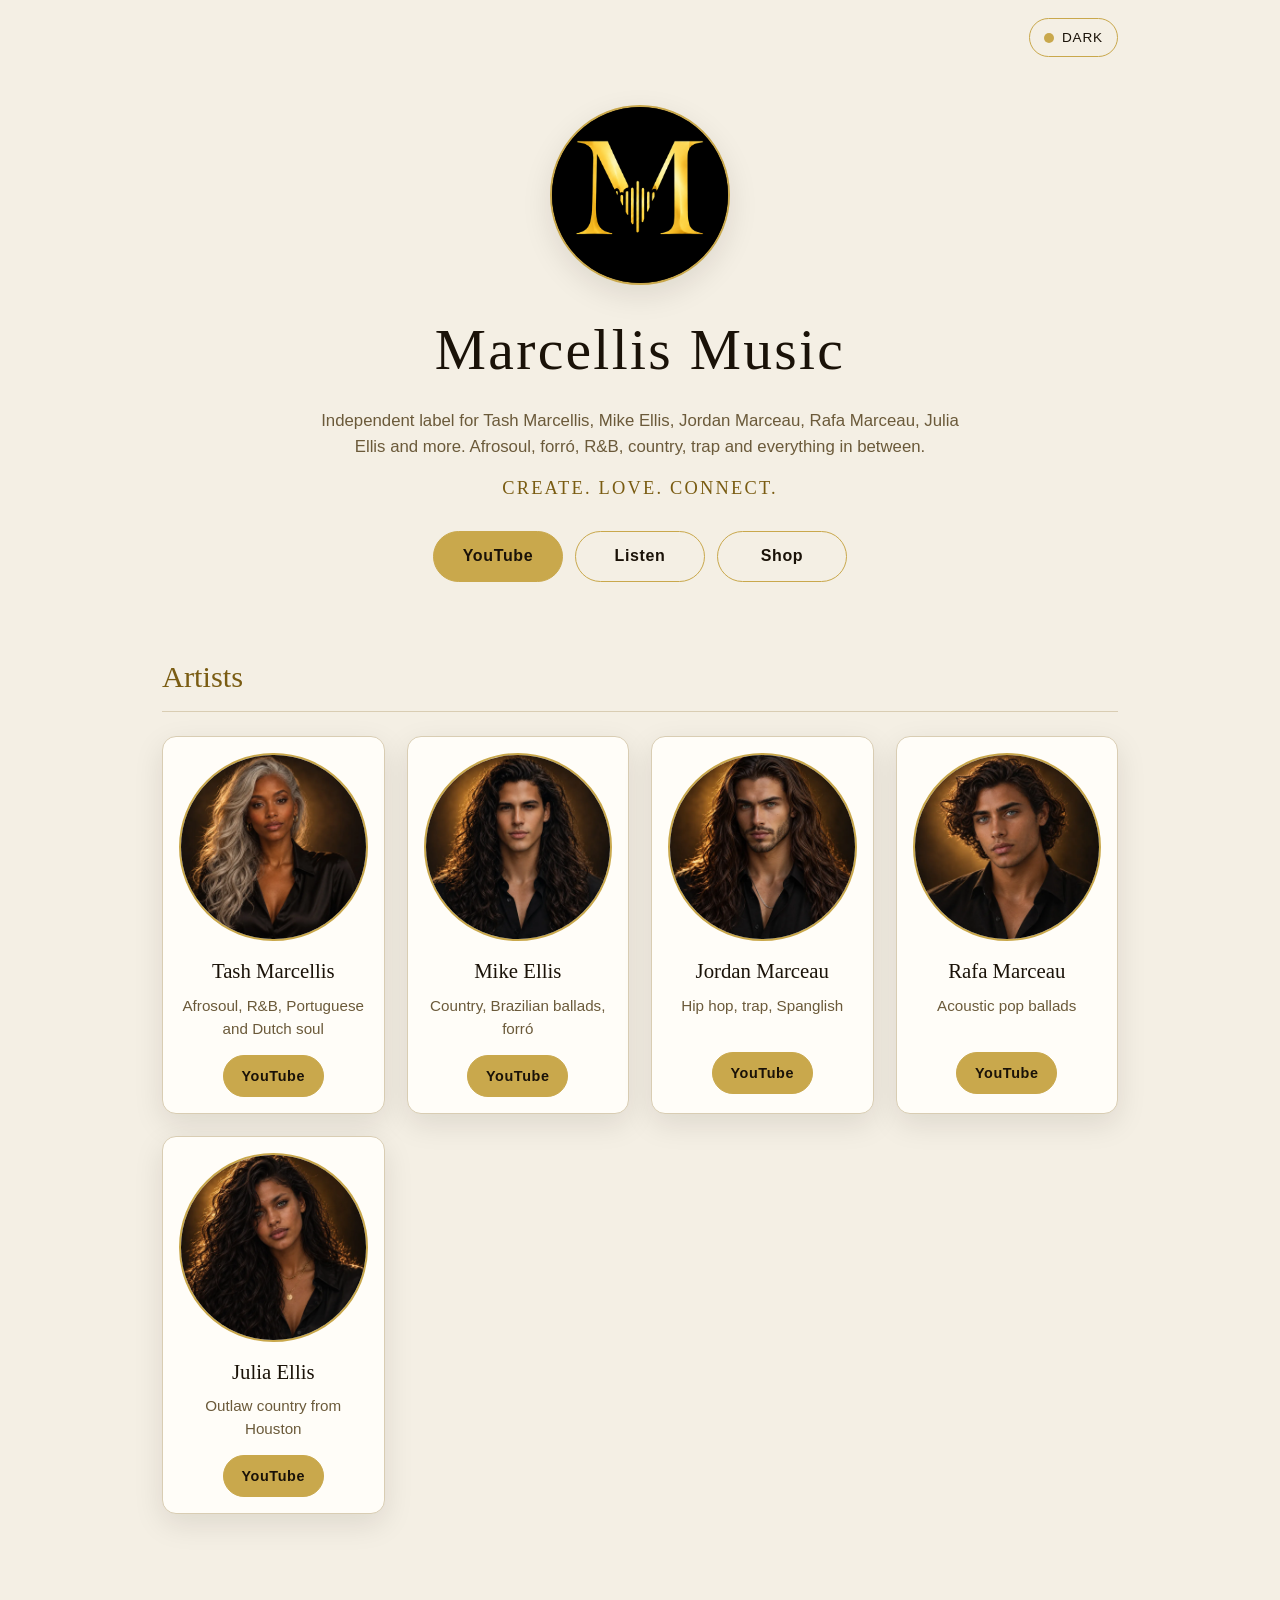
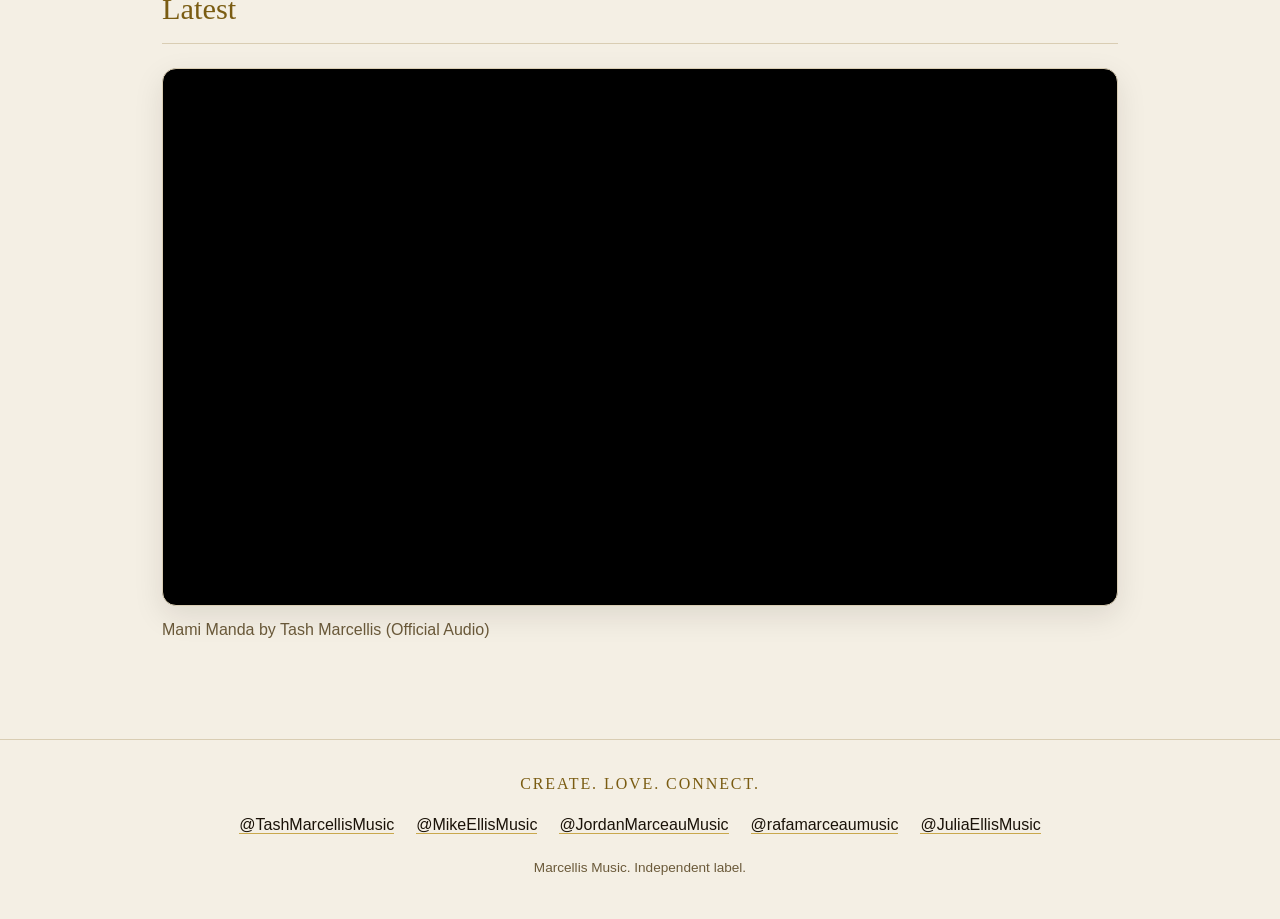
==== index.html @ 9a9aa29f "Marcellis Music label site, first build Co-Authored-By: Claude Opus 5 <noreply@anthropic.com> Claude" ====
<!DOCTYPE html>
<html lang="en" data-theme="light">
<head>
<meta charset="utf-8">
<meta name="viewport" content="width=device-width, initial-scale=1">
<title>Marcellis Music</title>
<meta name="description" content="Independent label for Tash Marcellis, Mike Ellis, Jordan Marceau, Rafa Marceau, Julia Ellis and more. Afrosoul, forró, R&B, country, trap and everything in between.">
<link rel="icon" type="image/png" href="[data-uri]">
<script>
  try { var t = localStorage.getItem('itsmarcellismusic-theme'); if (t === 'dark') document.documentElement.setAttribute('data-theme', 'dark'); } catch (e) {}
</script>
<style>
  :root {
    --bg: #f4efe4;
    --card: #fffdf8;
    --ink: #1a1208;
    --dim: #6b5a3a;
    --hair: #d9cdb3;
    --gold: #c9a84c;
    --gold-ink: #7a5c12;
    --tile: #1a1208;
    --shadow: 0 10px 30px rgba(26, 18, 8, 0.10);
  }
  [data-theme="dark"] {
    --bg: #1a1208;
    --card: #241a0c;
    --ink: #f1e8d6;
    --dim: #b8a684;
    --hair: #3d2e14;
    --gold: #c9a84c;
    --gold-ink: #e0c060;
    --tile: #0f0a03;
    --shadow: 0 10px 30px rgba(0, 0, 0, 0.45);
  }
  * { box-sizing: border-box; }
  html { scroll-behavior: smooth; }
  body {
    margin: 0;
    background: var(--bg);
    color: var(--ink);
    font-family: "Helvetica Neue", Helvetica, Arial, sans-serif;
    line-height: 1.55;
    -webkit-font-smoothing: antialiased;
  }
  h1, h2, h3 { font-family: Georgia, "Times New Roman", serif; font-weight: 400; margin: 0; }
  a { color: var(--gold-ink); }

  .topbar {
    display: flex;
    justify-content: flex-end;
    align-items: center;
    max-width: 1060px;
    margin: 0 auto;
    padding: 18px clamp(20px, 5vw, 52px) 0;
  }
  .theme-toggle {
    display: inline-flex;
    align-items: center;
    gap: 8px;
    border: 1px solid var(--gold);
    background: transparent;
    color: var(--ink);
    font: inherit;
    font-size: 0.85rem;
    letter-spacing: 0.06em;
    text-transform: uppercase;
    padding: 8px 14px;
    border-radius: 999px;
    cursor: pointer;
  }
  .theme-toggle:hover { background: var(--gold); color: #1a1208; }
  .theme-toggle .dot { width: 10px; height: 10px; border-radius: 50%; background: var(--gold); }

  main {
    max-width: 1060px;
    margin: 0 auto;
    padding: 24px clamp(20px, 5vw, 52px) 48px;
  }
  section { margin-top: 72px; }
  .section-title {
    font-size: 1.9rem;
    color: var(--gold-ink);
    margin-bottom: 24px;
    padding-bottom: 10px;
    border-bottom: 1px solid var(--hair);
  }

  .hero { text-align: center; padding-top: 24px; }
  .logo-tile {
    width: 180px;
    height: 180px;
    margin: 0 auto 20px;
    border-radius: 50%;
    background: var(--tile);
    border: 2px solid var(--gold);
    box-shadow: var(--shadow);
    overflow: hidden;
    display: flex;
    align-items: center;
    justify-content: center;
  }
  .logo-tile img { width: 100%; height: 100%; object-fit: cover; display: block; }
  .hero h1 {
    font-size: clamp(2.4rem, 6vw, 3.6rem);
    letter-spacing: 0.04em;
    color: var(--ink);
  }
  .hero .bio {
    max-width: 640px;
    margin: 14px auto 0;
    color: var(--dim);
    font-size: 1.05rem;
  }
  .hero .motto {
    margin: 14px 0 0;
    font-family: Georgia, "Times New Roman", serif;
    font-size: 1.15rem;
    letter-spacing: 0.12em;
    text-transform: uppercase;
    color: var(--gold-ink);
  }
  .actions {
    display: flex;
    flex-wrap: wrap;
    justify-content: center;
    gap: 12px;
    margin-top: 28px;
  }
  .btn {
    display: inline-block;
    padding: 12px 26px;
    border-radius: 999px;
    border: 1px solid var(--gold);
    background: var(--gold);
    color: #1a1208;
    text-decoration: none;
    font-weight: 600;
    letter-spacing: 0.04em;
    min-width: 130px;
    text-align: center;
  }
  .btn.ghost { background: transparent; color: var(--ink); }
  .btn:hover { filter: brightness(1.08); }

  .artists {
    display: grid;
    grid-template-columns: repeat(auto-fill, minmax(190px, 1fr));
    gap: 22px;
  }
  .artist {
    background: var(--card);
    border: 1px solid var(--hair);
    border-radius: 14px;
    padding: 16px;
    text-align: center;
    box-shadow: var(--shadow);
  }
  .photo {
    position: relative;
    width: 100%;
    aspect-ratio: 1 / 1;
    border-radius: 50%;
    overflow: hidden;
    border: 2px solid var(--gold);
    background: var(--gold);
    margin-bottom: 14px;
  }
  .photo img { width: 100%; height: 100%; object-fit: cover; display: block; }
  .photo .initials {
    display: none;
    position: absolute;
    inset: 0;
    align-items: center;
    justify-content: center;
    font-family: Georgia, "Times New Roman", serif;
    font-size: 2.6rem;
    color: #1a1208;
  }
  .photo.missing .initials { display: flex; }
  .artist h3 { font-size: 1.3rem; }
  .artist .genre { margin: 6px 0 14px; color: var(--dim); font-size: 0.95rem; min-height: 2.9em; }
  .artist .btn { padding: 9px 18px; min-width: 0; font-size: 0.9rem; }

  .video {
    position: relative;
    width: 100%;
    aspect-ratio: 16 / 9;
    background: #000;
    border-radius: 14px;
    overflow: hidden;
    border: 1px solid var(--hair);
    box-shadow: var(--shadow);
  }
  .video iframe { position: absolute; inset: 0; width: 100%; height: 100%; border: 0; }
  .video-caption { margin: 12px 0 0; color: var(--dim); }

  footer {
    border-top: 1px solid var(--hair);
    margin-top: 48px;
  }
  .footer-inner {
    max-width: 1060px;
    margin: 0 auto;
    padding: 32px clamp(20px, 5vw, 52px) 40px;
    text-align: center;
  }
  .footer-inner .motto {
    font-family: Georgia, "Times New Roman", serif;
    letter-spacing: 0.12em;
    text-transform: uppercase;
    color: var(--gold-ink);
    margin: 0 0 16px;
  }
  .handles {
    list-style: none;
    padding: 0;
    margin: 0;
    display: flex;
    flex-wrap: wrap;
    justify-content: center;
    gap: 8px 22px;
  }
  .handles a { color: var(--ink); text-decoration: none; border-bottom: 1px solid var(--gold); }
  .handles a:hover { color: var(--gold-ink); }
  .copy { margin: 20px 0 0; color: var(--dim); font-size: 0.85rem; }

  @media (max-width: 600px) {
    .topbar { padding: 14px 20px 0; }
    main { padding: 16px 20px 40px; }
    .footer-inner { padding: 28px 20px 36px; }
    section { margin-top: 52px; }
    .logo-tile { width: 140px; height: 140px; }
    .artists { grid-template-columns: repeat(auto-fill, minmax(150px, 1fr)); gap: 14px; }
    .artist { padding: 12px; }
    .btn { min-width: 0; }
  }
</style>
</head>
<body>
<header class="topbar">
  <button class="theme-toggle" id="themeToggle" type="button" aria-label="Switch to dark theme"><span class="dot"></span><span id="themeLabel">Dark</span></button>
</header>

<main>
  <section class="hero" style="margin-top:0">
    <div class="logo-tile"><img src="assets/logo.png" alt="Marcellis Music logo" width="512" height="512"></div>
    <h1>Marcellis Music</h1>
    <p class="bio">Independent label for Tash Marcellis, Mike Ellis, Jordan Marceau, Rafa Marceau, Julia Ellis and more. Afrosoul, forró, R&amp;B, country, trap and everything in between.</p>
    <p class="motto">Create. Love. Connect.</p>
    <div class="actions">
      <a class="btn" href="https://www.youtube.com/@MarcellisMusic" target="_blank" rel="noopener">YouTube</a>
      <a class="btn ghost" href="https://hyperfollow.com/marcellismusic" target="_blank" rel="noopener">Listen</a>
      <a class="btn ghost" href="https://marcellis.shop" target="_blank" rel="noopener">Shop</a>
    </div>
  </section>

  <section id="artists">
    <h2 class="section-title">Artists</h2>
    <div class="artists">
      <article class="artist">
        <div class="photo"><img src="assets/tash.webp" alt="Tash Marcellis" width="800" height="800" loading="lazy" onerror="this.parentNode.classList.add('missing');this.remove()"><span class="initials">TM</span></div>
        <h3>Tash Marcellis</h3>
        <p class="genre">Afrosoul, R&amp;B, Portuguese and Dutch soul</p>
        <a class="btn" href="https://www.youtube.com/@TashMarcellisMusic" target="_blank" rel="noopener">YouTube</a>
      </article>
      <article class="artist">
        <div class="photo"><img src="assets/mike.webp" alt="Mike Ellis" width="800" height="800" loading="lazy" onerror="this.parentNode.classList.add('missing');this.remove()"><span class="initials">ME</span></div>
        <h3>Mike Ellis</h3>
        <p class="genre">Country, Brazilian ballads, forró</p>
        <a class="btn" href="https://www.youtube.com/@MikeEllisMusic" target="_blank" rel="noopener">YouTube</a>
      </article>
      <article class="artist">
        <div class="photo"><img src="assets/jordan.webp" alt="Jordan Marceau" width="800" height="800" loading="lazy" onerror="this.parentNode.classList.add('missing');this.remove()"><span class="initials">JM</span></div>
        <h3>Jordan Marceau</h3>
        <p class="genre">Hip hop, trap, Spanglish</p>
        <a class="btn" href="https://www.youtube.com/@JordanMarceauMusic" target="_blank" rel="noopener">YouTube</a>
      </article>
      <article class="artist">
        <div class="photo"><img src="assets/rafa.webp" alt="Rafa Marceau" width="800" height="800" loading="lazy" onerror="this.parentNode.classList.add('missing');this.remove()"><span class="initials">RM</span></div>
        <h3>Rafa Marceau</h3>
        <p class="genre">Acoustic pop ballads</p>
        <a class="btn" href="https://www.youtube.com/@rafamarceaumusic" target="_blank" rel="noopener">YouTube</a>
      </article>
      <article class="artist">
        <div class="photo"><img src="assets/julia.webp" alt="Julia Ellis" width="800" height="800" loading="lazy" onerror="this.parentNode.classList.add('missing');this.remove()"><span class="initials">JE</span></div>
        <h3>Julia Ellis</h3>
        <p class="genre">Outlaw country from Houston</p>
        <a class="btn" href="https://www.youtube.com/@JuliaEllisMusic" target="_blank" rel="noopener">YouTube</a>
      </article>
    </div>
  </section>

  <section id="latest">
    <h2 class="section-title">Latest</h2>
    <div class="video">
      <iframe src="https://www.youtube-nocookie.com/embed/iiq_RQTonj0" title="Mami Manda by Tash Marcellis (Official Audio)" loading="lazy" allow="accelerometer; autoplay; clipboard-write; encrypted-media; gyroscope; picture-in-picture; web-share" referrerpolicy="strict-origin-when-cross-origin" allowfullscreen></iframe>
    </div>
    <p class="video-caption">Mami Manda by Tash Marcellis (Official Audio)</p>
  </section>
</main>

<footer>
  <div class="footer-inner">
    <p class="motto">Create. Love. Connect.</p>
    <ul class="handles">
      <li><a href="https://www.youtube.com/@TashMarcellisMusic" target="_blank" rel="noopener">@TashMarcellisMusic</a></li>
      <li><a href="https://www.youtube.com/@MikeEllisMusic" target="_blank" rel="noopener">@MikeEllisMusic</a></li>
      <li><a href="https://www.youtube.com/@JordanMarceauMusic" target="_blank" rel="noopener">@JordanMarceauMusic</a></li>
      <li><a href="https://www.youtube.com/@rafamarceaumusic" target="_blank" rel="noopener">@rafamarceaumusic</a></li>
      <li><a href="https://www.youtube.com/@JuliaEllisMusic" target="_blank" rel="noopener">@JuliaEllisMusic</a></li>
    </ul>
    <p class="copy">Marcellis Music. Independent label.</p>
  </div>
</footer>

<script>
  (function () {
    var root = document.documentElement;
    var btn = document.getElementById('themeToggle');
    var label = document.getElementById('themeLabel');
    function apply(theme) {
      root.setAttribute('data-theme', theme);
      var dark = theme === 'dark';
      label.textContent = dark ? 'Light' : 'Dark';
      btn.setAttribute('aria-label', dark ? 'Switch to light theme' : 'Switch to dark theme');
      try { localStorage.setItem('itsmarcellismusic-theme', theme); } catch (e) {}
    }
    var saved = null;
    try { saved = localStorage.getItem('itsmarcellismusic-theme'); } catch (e) {}
    apply(saved === 'dark' ? 'dark' : 'light');
    btn.addEventListener('click', function () {
      apply(root.getAttribute('data-theme') === 'dark' ? 'light' : 'dark');
    });
  })();
</script>
</body>
</html>
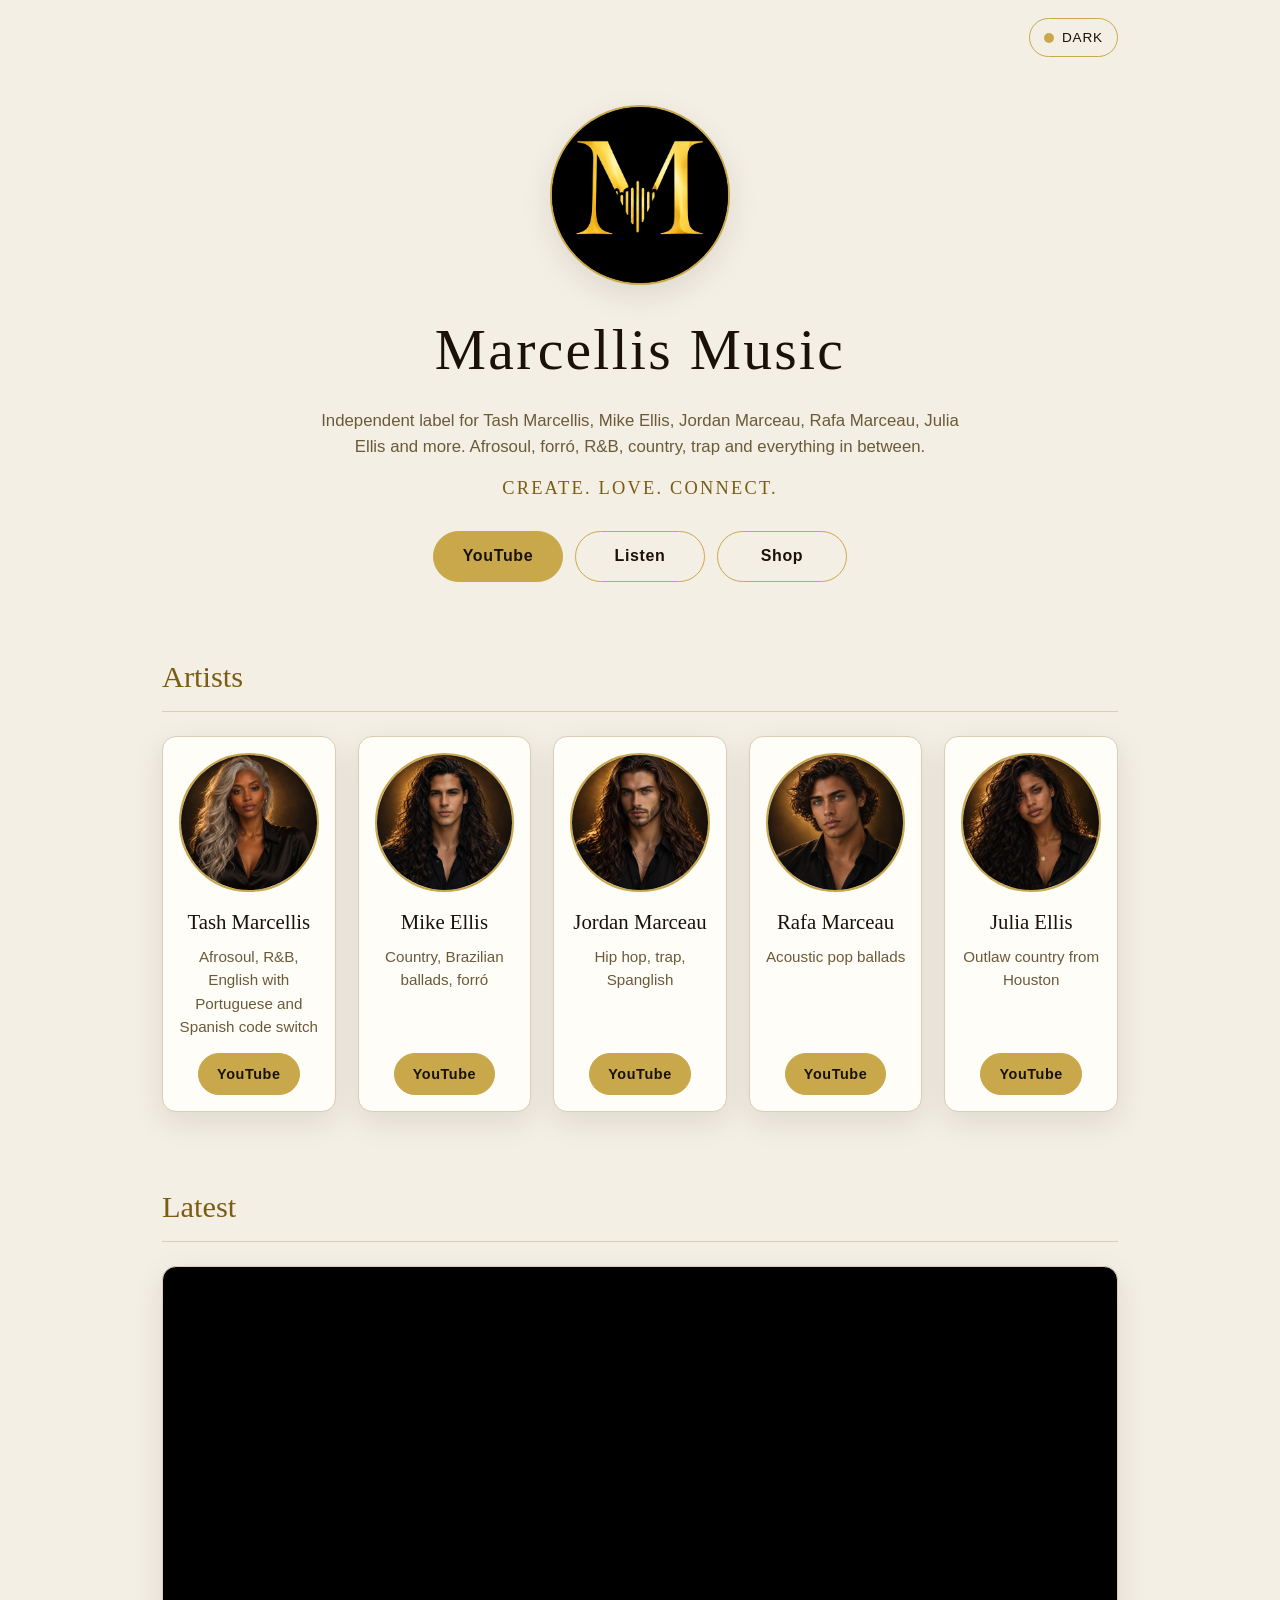
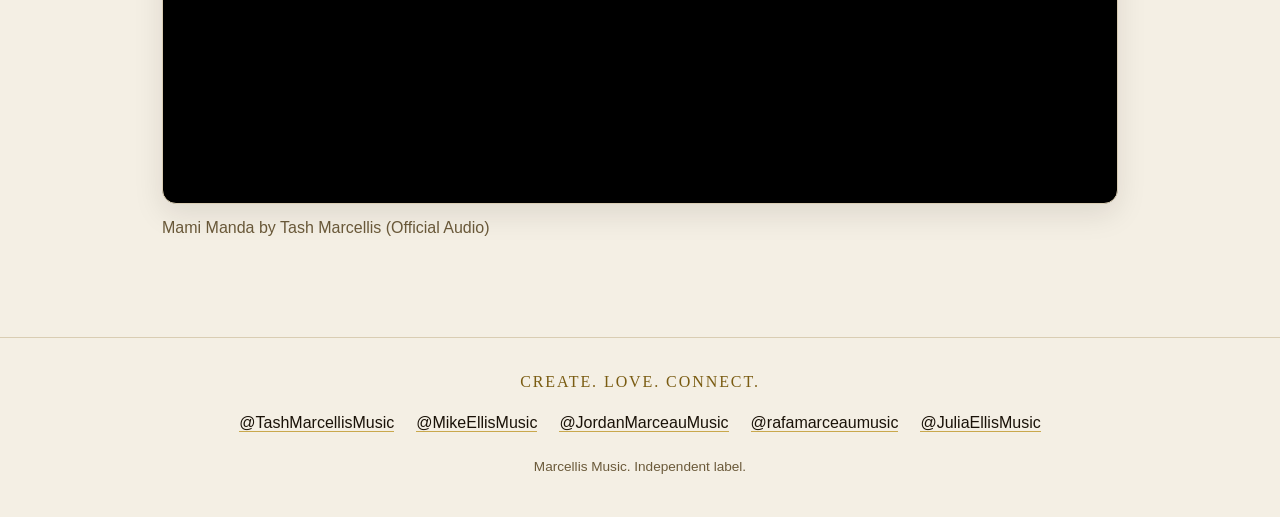
==== commit 5713ffa9: "Genre line Tash Marcellis, five-column grid, aligned tile buttons Co-Authored-By: Claude Opus 5 <nor" ====
--- a/index.html
+++ b/index.html
@@ -144,7 +144,7 @@
 
   .artists {
     display: grid;
-    grid-template-columns: repeat(auto-fill, minmax(190px, 1fr));
+    grid-template-columns: repeat(auto-fill, minmax(170px, 1fr));
     gap: 22px;
   }
   .artist {
@@ -154,7 +154,10 @@
     padding: 16px;
     text-align: center;
     box-shadow: var(--shadow);
-  }
+    display: flex;
+    flex-direction: column;
+  }
+  .artist .btn { align-self: center; }
   .photo {
     position: relative;
     width: 100%;
@@ -178,7 +181,7 @@
   }
   .photo.missing .initials { display: flex; }
   .artist h3 { font-size: 1.3rem; }
-  .artist .genre { margin: 6px 0 14px; color: var(--dim); font-size: 0.95rem; min-height: 2.9em; }
+  .artist .genre { margin: 6px 0 14px; color: var(--dim); font-size: 0.95rem; flex: 1; }
   .artist .btn { padding: 9px 18px; min-width: 0; font-size: 0.9rem; }
 
   .video {
@@ -260,7 +263,7 @@
       <article class="artist">
         <div class="photo"><img src="assets/tash.webp" alt="Tash Marcellis" width="800" height="800" loading="lazy" onerror="this.parentNode.classList.add('missing');this.remove()"><span class="initials">TM</span></div>
         <h3>Tash Marcellis</h3>
-        <p class="genre">Afrosoul, R&amp;B, Portuguese and Dutch soul</p>
+        <p class="genre">Afrosoul, R&amp;B, English with Portuguese and Spanish code switch</p>
         <a class="btn" href="https://www.youtube.com/@TashMarcellisMusic" target="_blank" rel="noopener">YouTube</a>
       </article>
       <article class="artist">
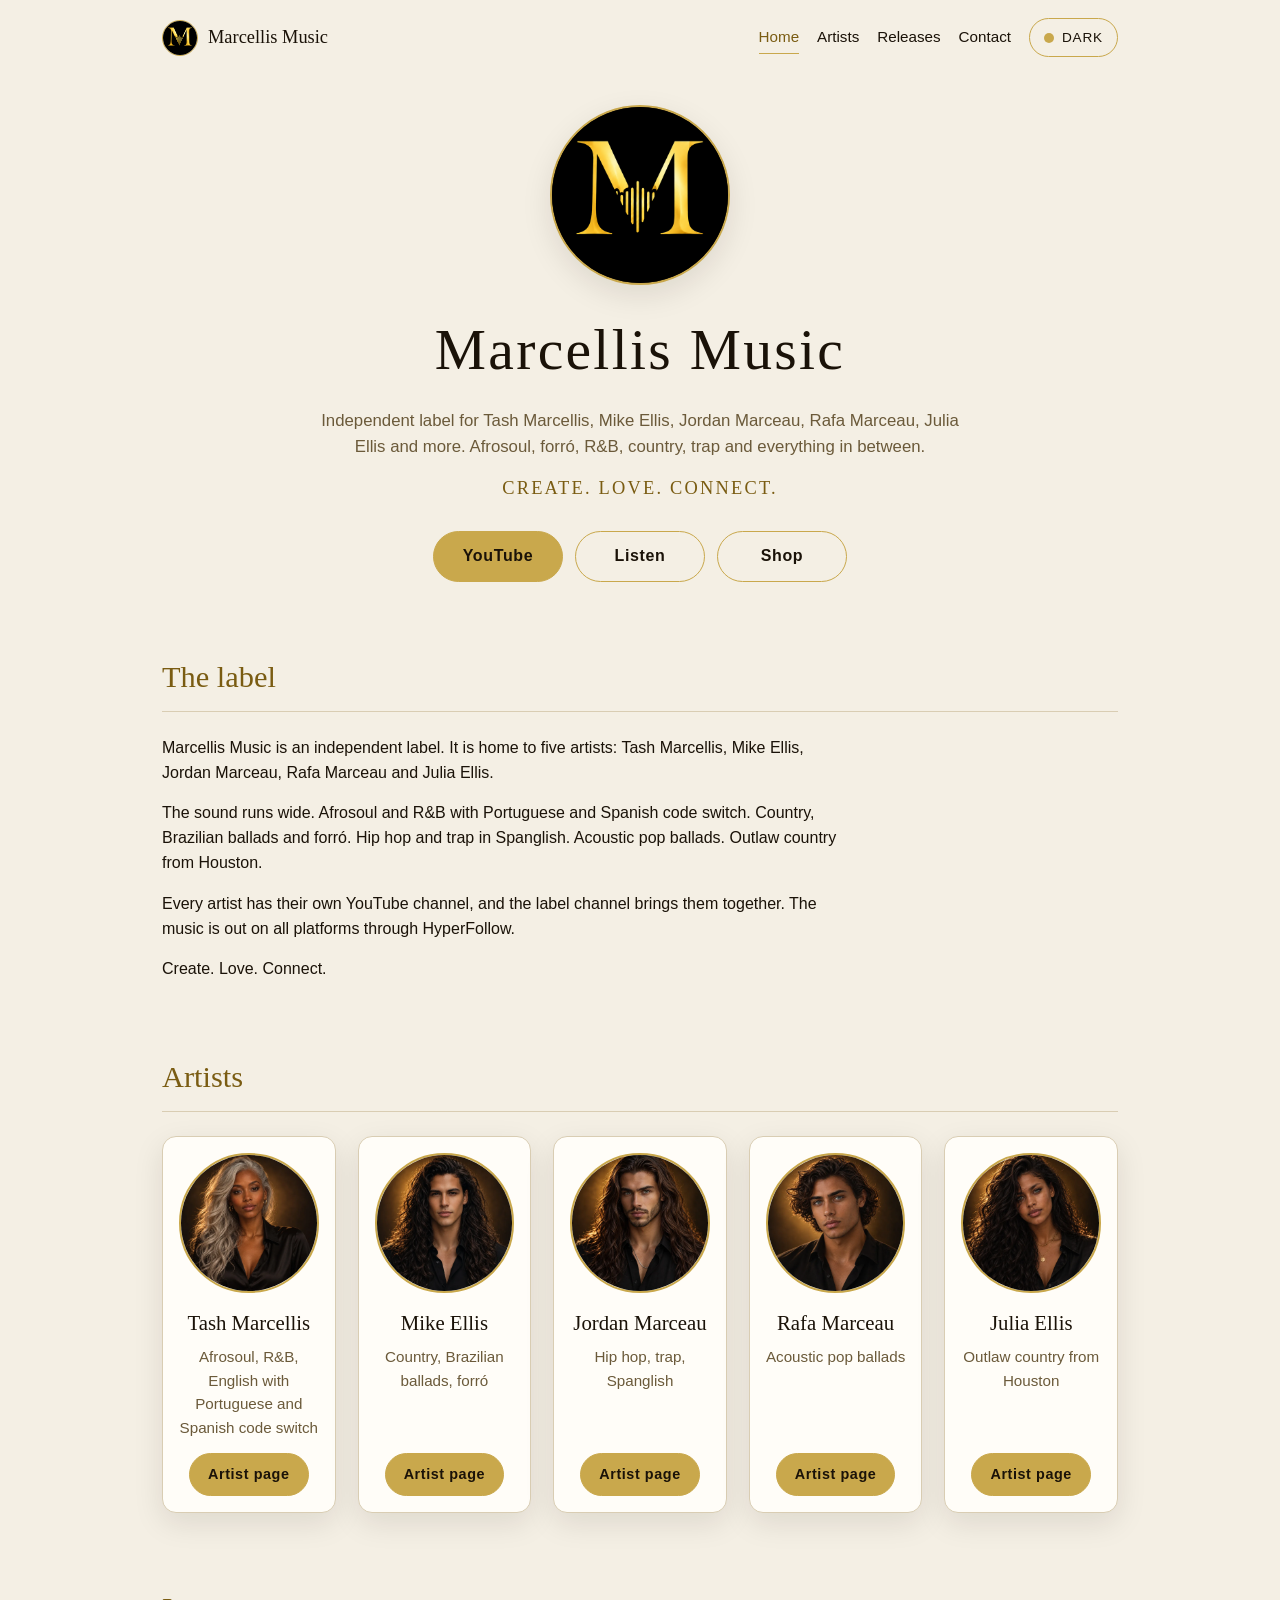
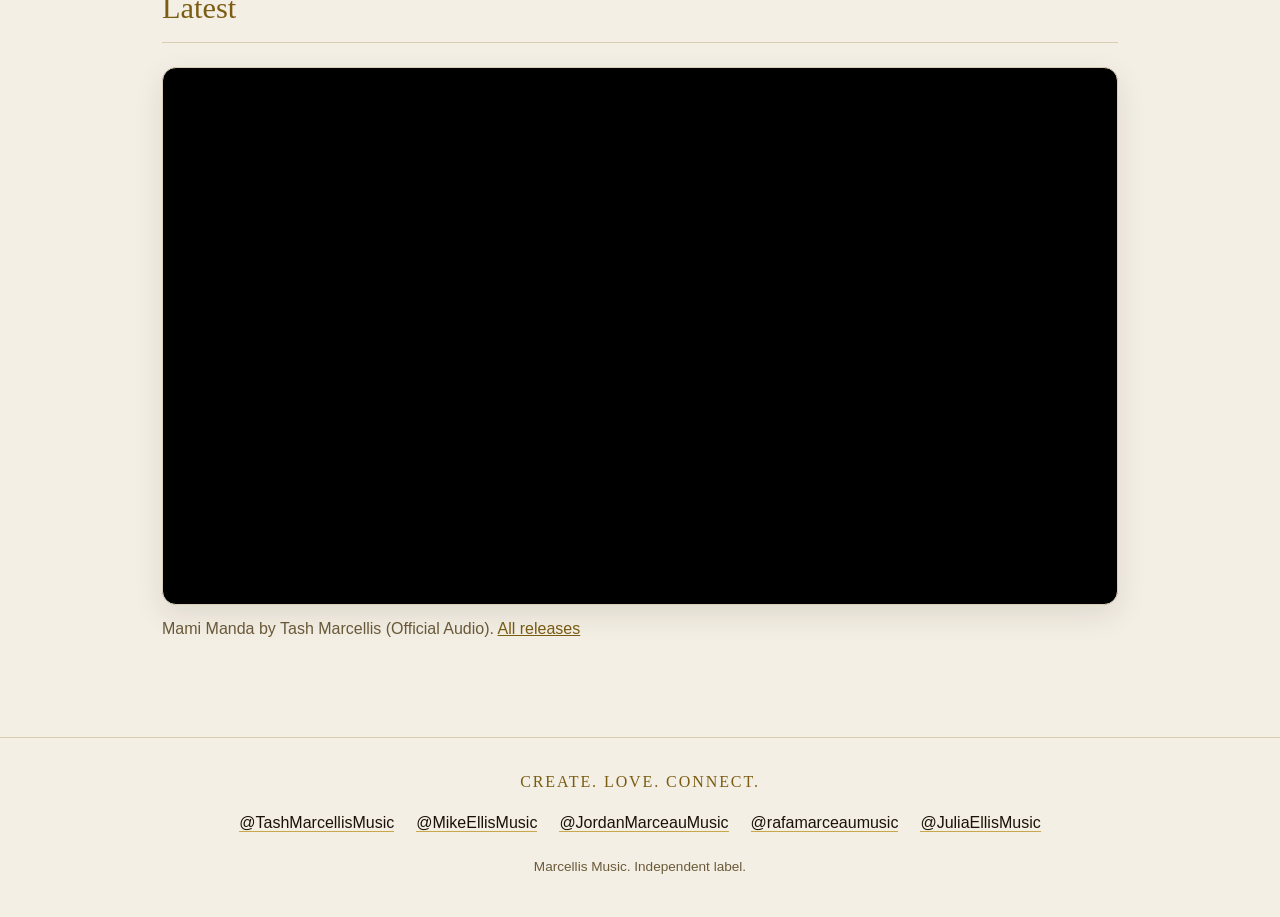
==== commit 4c7fc593: "Expand to full label site: artist pages, releases from releases.json, contact Co-Authored-By: Claude" ====
--- a/index.html
+++ b/index.html
@@ -7,241 +7,17 @@
 <meta name="description" content="Independent label for Tash Marcellis, Mike Ellis, Jordan Marceau, Rafa Marceau, Julia Ellis and more. Afrosoul, forró, R&B, country, trap and everything in between.">
 <link rel="icon" type="image/png" href="[data-uri]">
 <script>
-  try { var t = localStorage.getItem('itsmarcellismusic-theme'); if (t === 'dark') document.documentElement.setAttribute('data-theme', 'dark'); } catch (e) {}
+  try { if (localStorage.getItem('itsmarcellismusic-theme') === 'dark') document.documentElement.setAttribute('data-theme', 'dark'); } catch (e) {}
 </script>
-<style>
-  :root {
-    --bg: #f4efe4;
-    --card: #fffdf8;
-    --ink: #1a1208;
-    --dim: #6b5a3a;
-    --hair: #d9cdb3;
-    --gold: #c9a84c;
-    --gold-ink: #7a5c12;
-    --tile: #1a1208;
-    --shadow: 0 10px 30px rgba(26, 18, 8, 0.10);
-  }
-  [data-theme="dark"] {
-    --bg: #1a1208;
-    --card: #241a0c;
-    --ink: #f1e8d6;
-    --dim: #b8a684;
-    --hair: #3d2e14;
-    --gold: #c9a84c;
-    --gold-ink: #e0c060;
-    --tile: #0f0a03;
-    --shadow: 0 10px 30px rgba(0, 0, 0, 0.45);
-  }
-  * { box-sizing: border-box; }
-  html { scroll-behavior: smooth; }
-  body {
-    margin: 0;
-    background: var(--bg);
-    color: var(--ink);
-    font-family: "Helvetica Neue", Helvetica, Arial, sans-serif;
-    line-height: 1.55;
-    -webkit-font-smoothing: antialiased;
-  }
-  h1, h2, h3 { font-family: Georgia, "Times New Roman", serif; font-weight: 400; margin: 0; }
-  a { color: var(--gold-ink); }
-
-  .topbar {
-    display: flex;
-    justify-content: flex-end;
-    align-items: center;
-    max-width: 1060px;
-    margin: 0 auto;
-    padding: 18px clamp(20px, 5vw, 52px) 0;
-  }
-  .theme-toggle {
-    display: inline-flex;
-    align-items: center;
-    gap: 8px;
-    border: 1px solid var(--gold);
-    background: transparent;
-    color: var(--ink);
-    font: inherit;
-    font-size: 0.85rem;
-    letter-spacing: 0.06em;
-    text-transform: uppercase;
-    padding: 8px 14px;
-    border-radius: 999px;
-    cursor: pointer;
-  }
-  .theme-toggle:hover { background: var(--gold); color: #1a1208; }
-  .theme-toggle .dot { width: 10px; height: 10px; border-radius: 50%; background: var(--gold); }
-
-  main {
-    max-width: 1060px;
-    margin: 0 auto;
-    padding: 24px clamp(20px, 5vw, 52px) 48px;
-  }
-  section { margin-top: 72px; }
-  .section-title {
-    font-size: 1.9rem;
-    color: var(--gold-ink);
-    margin-bottom: 24px;
-    padding-bottom: 10px;
-    border-bottom: 1px solid var(--hair);
-  }
-
-  .hero { text-align: center; padding-top: 24px; }
-  .logo-tile {
-    width: 180px;
-    height: 180px;
-    margin: 0 auto 20px;
-    border-radius: 50%;
-    background: var(--tile);
-    border: 2px solid var(--gold);
-    box-shadow: var(--shadow);
-    overflow: hidden;
-    display: flex;
-    align-items: center;
-    justify-content: center;
-  }
-  .logo-tile img { width: 100%; height: 100%; object-fit: cover; display: block; }
-  .hero h1 {
-    font-size: clamp(2.4rem, 6vw, 3.6rem);
-    letter-spacing: 0.04em;
-    color: var(--ink);
-  }
-  .hero .bio {
-    max-width: 640px;
-    margin: 14px auto 0;
-    color: var(--dim);
-    font-size: 1.05rem;
-  }
-  .hero .motto {
-    margin: 14px 0 0;
-    font-family: Georgia, "Times New Roman", serif;
-    font-size: 1.15rem;
-    letter-spacing: 0.12em;
-    text-transform: uppercase;
-    color: var(--gold-ink);
-  }
-  .actions {
-    display: flex;
-    flex-wrap: wrap;
-    justify-content: center;
-    gap: 12px;
-    margin-top: 28px;
-  }
-  .btn {
-    display: inline-block;
-    padding: 12px 26px;
-    border-radius: 999px;
-    border: 1px solid var(--gold);
-    background: var(--gold);
-    color: #1a1208;
-    text-decoration: none;
-    font-weight: 600;
-    letter-spacing: 0.04em;
-    min-width: 130px;
-    text-align: center;
-  }
-  .btn.ghost { background: transparent; color: var(--ink); }
-  .btn:hover { filter: brightness(1.08); }
-
-  .artists {
-    display: grid;
-    grid-template-columns: repeat(auto-fill, minmax(170px, 1fr));
-    gap: 22px;
-  }
-  .artist {
-    background: var(--card);
-    border: 1px solid var(--hair);
-    border-radius: 14px;
-    padding: 16px;
-    text-align: center;
-    box-shadow: var(--shadow);
-    display: flex;
-    flex-direction: column;
-  }
-  .artist .btn { align-self: center; }
-  .photo {
-    position: relative;
-    width: 100%;
-    aspect-ratio: 1 / 1;
-    border-radius: 50%;
-    overflow: hidden;
-    border: 2px solid var(--gold);
-    background: var(--gold);
-    margin-bottom: 14px;
-  }
-  .photo img { width: 100%; height: 100%; object-fit: cover; display: block; }
-  .photo .initials {
-    display: none;
-    position: absolute;
-    inset: 0;
-    align-items: center;
-    justify-content: center;
-    font-family: Georgia, "Times New Roman", serif;
-    font-size: 2.6rem;
-    color: #1a1208;
-  }
-  .photo.missing .initials { display: flex; }
-  .artist h3 { font-size: 1.3rem; }
-  .artist .genre { margin: 6px 0 14px; color: var(--dim); font-size: 0.95rem; flex: 1; }
-  .artist .btn { padding: 9px 18px; min-width: 0; font-size: 0.9rem; }
-
-  .video {
-    position: relative;
-    width: 100%;
-    aspect-ratio: 16 / 9;
-    background: #000;
-    border-radius: 14px;
-    overflow: hidden;
-    border: 1px solid var(--hair);
-    box-shadow: var(--shadow);
-  }
-  .video iframe { position: absolute; inset: 0; width: 100%; height: 100%; border: 0; }
-  .video-caption { margin: 12px 0 0; color: var(--dim); }
-
-  footer {
-    border-top: 1px solid var(--hair);
-    margin-top: 48px;
-  }
-  .footer-inner {
-    max-width: 1060px;
-    margin: 0 auto;
-    padding: 32px clamp(20px, 5vw, 52px) 40px;
-    text-align: center;
-  }
-  .footer-inner .motto {
-    font-family: Georgia, "Times New Roman", serif;
-    letter-spacing: 0.12em;
-    text-transform: uppercase;
-    color: var(--gold-ink);
-    margin: 0 0 16px;
-  }
-  .handles {
-    list-style: none;
-    padding: 0;
-    margin: 0;
-    display: flex;
-    flex-wrap: wrap;
-    justify-content: center;
-    gap: 8px 22px;
-  }
-  .handles a { color: var(--ink); text-decoration: none; border-bottom: 1px solid var(--gold); }
-  .handles a:hover { color: var(--gold-ink); }
-  .copy { margin: 20px 0 0; color: var(--dim); font-size: 0.85rem; }
-
-  @media (max-width: 600px) {
-    .topbar { padding: 14px 20px 0; }
-    main { padding: 16px 20px 40px; }
-    .footer-inner { padding: 28px 20px 36px; }
-    section { margin-top: 52px; }
-    .logo-tile { width: 140px; height: 140px; }
-    .artists { grid-template-columns: repeat(auto-fill, minmax(150px, 1fr)); gap: 14px; }
-    .artist { padding: 12px; }
-    .btn { min-width: 0; }
-  }
-</style>
+<link rel="stylesheet" href="style.css">
 </head>
 <body>
 <header class="topbar">
-  <button class="theme-toggle" id="themeToggle" type="button" aria-label="Switch to dark theme"><span class="dot"></span><span id="themeLabel">Dark</span></button>
+  <a class="brand" href="index.html"><img src="assets/logo.png" alt="" width="36" height="36">Marcellis Music</a>
+  <div class="nav-row">
+    <nav class="site-nav" aria-label="Main"><a href="index.html" aria-current="page">Home</a><a href="artists.html">Artists</a><a href="releases.html">Releases</a><a href="contact.html">Contact</a></nav>
+    <button class="theme-toggle" id="themeToggle" type="button" aria-label="Switch to dark theme"><span class="dot"></span><span id="themeLabel">Dark</span></button>
+  </div>
 </header>
 
 <main>
@@ -253,44 +29,50 @@
     <div class="actions">
       <a class="btn" href="https://www.youtube.com/@MarcellisMusic" target="_blank" rel="noopener">YouTube</a>
       <a class="btn ghost" href="https://hyperfollow.com/marcellismusic" target="_blank" rel="noopener">Listen</a>
-      <a class="btn ghost" href="https://marcellis.shop" target="_blank" rel="noopener">Shop</a>
+      <a class="btn ghost" href="https://hearmarcellis.com" target="_blank" rel="noopener">Shop</a>
     </div>
+  </section>
+
+  <section id="about" class="prose">
+    <h2 class="section-title">The label</h2>
+    <p>Marcellis Music is an independent label. It is home to five artists: Tash Marcellis, Mike Ellis, Jordan Marceau, Rafa Marceau and Julia Ellis.</p>
+    <p>The sound runs wide. Afrosoul and R&amp;B with Portuguese and Spanish code switch. Country, Brazilian ballads and forró. Hip hop and trap in Spanglish. Acoustic pop ballads. Outlaw country from Houston.</p>
+    <p>Every artist has their own YouTube channel, and the label channel brings them together. The music is out on all platforms through HyperFollow.</p>
+    <p class="motto" style="text-align:left">Create. Love. Connect.</p>
   </section>
 
   <section id="artists">
     <h2 class="section-title">Artists</h2>
-    <div class="artists">
-      <article class="artist">
+    <div class="artists"><article class="artist">
         <div class="photo"><img src="assets/tash.webp" alt="Tash Marcellis" width="800" height="800" loading="lazy" onerror="this.parentNode.classList.add('missing');this.remove()"><span class="initials">TM</span></div>
-        <h3>Tash Marcellis</h3>
+        <h3><a href="tash-marcellis.html">Tash Marcellis</a></h3>
         <p class="genre">Afrosoul, R&amp;B, English with Portuguese and Spanish code switch</p>
-        <a class="btn" href="https://www.youtube.com/@TashMarcellisMusic" target="_blank" rel="noopener">YouTube</a>
+        <a class="btn" href="tash-marcellis.html">Artist page</a>
       </article>
       <article class="artist">
         <div class="photo"><img src="assets/mike.webp" alt="Mike Ellis" width="800" height="800" loading="lazy" onerror="this.parentNode.classList.add('missing');this.remove()"><span class="initials">ME</span></div>
-        <h3>Mike Ellis</h3>
+        <h3><a href="mike-ellis.html">Mike Ellis</a></h3>
         <p class="genre">Country, Brazilian ballads, forró</p>
-        <a class="btn" href="https://www.youtube.com/@MikeEllisMusic" target="_blank" rel="noopener">YouTube</a>
+        <a class="btn" href="mike-ellis.html">Artist page</a>
       </article>
       <article class="artist">
         <div class="photo"><img src="assets/jordan.webp" alt="Jordan Marceau" width="800" height="800" loading="lazy" onerror="this.parentNode.classList.add('missing');this.remove()"><span class="initials">JM</span></div>
-        <h3>Jordan Marceau</h3>
+        <h3><a href="jordan-marceau.html">Jordan Marceau</a></h3>
         <p class="genre">Hip hop, trap, Spanglish</p>
-        <a class="btn" href="https://www.youtube.com/@JordanMarceauMusic" target="_blank" rel="noopener">YouTube</a>
+        <a class="btn" href="jordan-marceau.html">Artist page</a>
       </article>
       <article class="artist">
         <div class="photo"><img src="assets/rafa.webp" alt="Rafa Marceau" width="800" height="800" loading="lazy" onerror="this.parentNode.classList.add('missing');this.remove()"><span class="initials">RM</span></div>
-        <h3>Rafa Marceau</h3>
+        <h3><a href="rafa-marceau.html">Rafa Marceau</a></h3>
         <p class="genre">Acoustic pop ballads</p>
-        <a class="btn" href="https://www.youtube.com/@rafamarceaumusic" target="_blank" rel="noopener">YouTube</a>
+        <a class="btn" href="rafa-marceau.html">Artist page</a>
       </article>
       <article class="artist">
         <div class="photo"><img src="assets/julia.webp" alt="Julia Ellis" width="800" height="800" loading="lazy" onerror="this.parentNode.classList.add('missing');this.remove()"><span class="initials">JE</span></div>
-        <h3>Julia Ellis</h3>
+        <h3><a href="julia-ellis.html">Julia Ellis</a></h3>
         <p class="genre">Outlaw country from Houston</p>
-        <a class="btn" href="https://www.youtube.com/@JuliaEllisMusic" target="_blank" rel="noopener">YouTube</a>
-      </article>
-    </div>
+        <a class="btn" href="julia-ellis.html">Artist page</a>
+      </article></div>
   </section>
 
   <section id="latest">
@@ -298,43 +80,17 @@
     <div class="video">
       <iframe src="https://www.youtube-nocookie.com/embed/iiq_RQTonj0" title="Mami Manda by Tash Marcellis (Official Audio)" loading="lazy" allow="accelerometer; autoplay; clipboard-write; encrypted-media; gyroscope; picture-in-picture; web-share" referrerpolicy="strict-origin-when-cross-origin" allowfullscreen></iframe>
     </div>
-    <p class="video-caption">Mami Manda by Tash Marcellis (Official Audio)</p>
+    <p class="video-caption">Mami Manda by Tash Marcellis (Official Audio). <a href="releases.html">All releases</a></p>
   </section>
 </main>
 
 <footer>
   <div class="footer-inner">
     <p class="motto">Create. Love. Connect.</p>
-    <ul class="handles">
-      <li><a href="https://www.youtube.com/@TashMarcellisMusic" target="_blank" rel="noopener">@TashMarcellisMusic</a></li>
-      <li><a href="https://www.youtube.com/@MikeEllisMusic" target="_blank" rel="noopener">@MikeEllisMusic</a></li>
-      <li><a href="https://www.youtube.com/@JordanMarceauMusic" target="_blank" rel="noopener">@JordanMarceauMusic</a></li>
-      <li><a href="https://www.youtube.com/@rafamarceaumusic" target="_blank" rel="noopener">@rafamarceaumusic</a></li>
-      <li><a href="https://www.youtube.com/@JuliaEllisMusic" target="_blank" rel="noopener">@JuliaEllisMusic</a></li>
-    </ul>
+    <ul class="handles"><li><a href="https://www.youtube.com/@TashMarcellisMusic" target="_blank" rel="noopener">@TashMarcellisMusic</a></li><li><a href="https://www.youtube.com/@MikeEllisMusic" target="_blank" rel="noopener">@MikeEllisMusic</a></li><li><a href="https://www.youtube.com/@JordanMarceauMusic" target="_blank" rel="noopener">@JordanMarceauMusic</a></li><li><a href="https://www.youtube.com/@rafamarceaumusic" target="_blank" rel="noopener">@rafamarceaumusic</a></li><li><a href="https://www.youtube.com/@JuliaEllisMusic" target="_blank" rel="noopener">@JuliaEllisMusic</a></li></ul>
     <p class="copy">Marcellis Music. Independent label.</p>
   </div>
 </footer>
-
-<script>
-  (function () {
-    var root = document.documentElement;
-    var btn = document.getElementById('themeToggle');
-    var label = document.getElementById('themeLabel');
-    function apply(theme) {
-      root.setAttribute('data-theme', theme);
-      var dark = theme === 'dark';
-      label.textContent = dark ? 'Light' : 'Dark';
-      btn.setAttribute('aria-label', dark ? 'Switch to light theme' : 'Switch to dark theme');
-      try { localStorage.setItem('itsmarcellismusic-theme', theme); } catch (e) {}
-    }
-    var saved = null;
-    try { saved = localStorage.getItem('itsmarcellismusic-theme'); } catch (e) {}
-    apply(saved === 'dark' ? 'dark' : 'light');
-    btn.addEventListener('click', function () {
-      apply(root.getAttribute('data-theme') === 'dark' ? 'light' : 'dark');
-    });
-  })();
-</script>
+<script src="site.js"></script>
 </body>
 </html>
--- a/style.css
+++ b/style.css
@@ -0,0 +1,261 @@
+:root {
+  --bg: #f4efe4;
+  --card: #fffdf8;
+  --ink: #1a1208;
+  --dim: #6b5a3a;
+  --hair: #d9cdb3;
+  --gold: #c9a84c;
+  --gold-ink: #7a5c12;
+  --tile: #1a1208;
+  --shadow: 0 10px 30px rgba(26, 18, 8, 0.10);
+}
+[data-theme="dark"] {
+  --bg: #1a1208;
+  --card: #241a0c;
+  --ink: #f1e8d6;
+  --dim: #b8a684;
+  --hair: #3d2e14;
+  --gold: #c9a84c;
+  --gold-ink: #e0c060;
+  --tile: #0f0a03;
+  --shadow: 0 10px 30px rgba(0, 0, 0, 0.45);
+}
+* { box-sizing: border-box; }
+html { scroll-behavior: smooth; }
+body {
+  margin: 0;
+  background: var(--bg);
+  color: var(--ink);
+  font-family: "Helvetica Neue", Helvetica, Arial, sans-serif;
+  line-height: 1.55;
+  -webkit-font-smoothing: antialiased;
+}
+h1, h2, h3 { font-family: Georgia, "Times New Roman", serif; font-weight: 400; margin: 0; }
+a { color: var(--gold-ink); }
+
+.topbar {
+  display: flex;
+  justify-content: space-between;
+  gap: 12px;
+  flex-wrap: wrap;
+  align-items: center;
+  max-width: 1060px;
+  margin: 0 auto;
+  padding: 18px clamp(20px, 5vw, 52px) 0;
+}
+.theme-toggle {
+  display: inline-flex;
+  align-items: center;
+  gap: 8px;
+  border: 1px solid var(--gold);
+  background: transparent;
+  color: var(--ink);
+  font: inherit;
+  font-size: 0.85rem;
+  letter-spacing: 0.06em;
+  text-transform: uppercase;
+  padding: 8px 14px;
+  border-radius: 999px;
+  cursor: pointer;
+}
+.theme-toggle:hover { background: var(--gold); color: #1a1208; }
+.theme-toggle .dot { width: 10px; height: 10px; border-radius: 50%; background: var(--gold); }
+
+main {
+  max-width: 1060px;
+  margin: 0 auto;
+  padding: 24px clamp(20px, 5vw, 52px) 48px;
+}
+section { margin-top: 72px; }
+.section-title {
+  font-size: 1.9rem;
+  color: var(--gold-ink);
+  margin-bottom: 24px;
+  padding-bottom: 10px;
+  border-bottom: 1px solid var(--hair);
+}
+
+.hero { text-align: center; padding-top: 24px; }
+.logo-tile {
+  width: 180px;
+  height: 180px;
+  margin: 0 auto 20px;
+  border-radius: 50%;
+  background: var(--tile);
+  border: 2px solid var(--gold);
+  box-shadow: var(--shadow);
+  overflow: hidden;
+  display: flex;
+  align-items: center;
+  justify-content: center;
+}
+.logo-tile img { width: 100%; height: 100%; object-fit: cover; display: block; }
+.hero h1 {
+  font-size: clamp(2.4rem, 6vw, 3.6rem);
+  letter-spacing: 0.04em;
+  color: var(--ink);
+}
+.hero .bio {
+  max-width: 640px;
+  margin: 14px auto 0;
+  color: var(--dim);
+  font-size: 1.05rem;
+}
+.hero .motto {
+  margin: 14px 0 0;
+  font-family: Georgia, "Times New Roman", serif;
+  font-size: 1.15rem;
+  letter-spacing: 0.12em;
+  text-transform: uppercase;
+  color: var(--gold-ink);
+}
+.actions {
+  display: flex;
+  flex-wrap: wrap;
+  justify-content: center;
+  gap: 12px;
+  margin-top: 28px;
+}
+.btn {
+  display: inline-block;
+  padding: 12px 26px;
+  border-radius: 999px;
+  border: 1px solid var(--gold);
+  background: var(--gold);
+  color: #1a1208;
+  text-decoration: none;
+  font-weight: 600;
+  letter-spacing: 0.04em;
+  min-width: 130px;
+  text-align: center;
+}
+.btn.ghost { background: transparent; color: var(--ink); }
+.btn:hover { filter: brightness(1.08); }
+
+.artists {
+  display: grid;
+  grid-template-columns: repeat(auto-fill, minmax(170px, 1fr));
+  gap: 22px;
+}
+.artist {
+  background: var(--card);
+  border: 1px solid var(--hair);
+  border-radius: 14px;
+  padding: 16px;
+  text-align: center;
+  box-shadow: var(--shadow);
+  display: flex;
+  flex-direction: column;
+}
+.artist .btn { align-self: center; }
+.photo {
+  position: relative;
+  width: 100%;
+  aspect-ratio: 1 / 1;
+  border-radius: 50%;
+  overflow: hidden;
+  border: 2px solid var(--gold);
+  background: var(--gold);
+  margin-bottom: 14px;
+}
+.photo img { width: 100%; height: 100%; object-fit: cover; display: block; }
+.photo .initials {
+  display: none;
+  position: absolute;
+  inset: 0;
+  align-items: center;
+  justify-content: center;
+  font-family: Georgia, "Times New Roman", serif;
+  font-size: 2.6rem;
+  color: #1a1208;
+}
+.photo.missing .initials { display: flex; }
+.artist h3 { font-size: 1.3rem; }
+.artist .genre { margin: 6px 0 14px; color: var(--dim); font-size: 0.95rem; flex: 1; }
+.artist .btn { padding: 9px 18px; min-width: 0; font-size: 0.9rem; }
+
+.video {
+  position: relative;
+  width: 100%;
+  aspect-ratio: 16 / 9;
+  background: #000;
+  border-radius: 14px;
+  overflow: hidden;
+  border: 1px solid var(--hair);
+  box-shadow: var(--shadow);
+}
+.video iframe { position: absolute; inset: 0; width: 100%; height: 100%; border: 0; }
+.video-caption { margin: 12px 0 0; color: var(--dim); }
+
+footer {
+  border-top: 1px solid var(--hair);
+  margin-top: 48px;
+}
+.footer-inner {
+  max-width: 1060px;
+  margin: 0 auto;
+  padding: 32px clamp(20px, 5vw, 52px) 40px;
+  text-align: center;
+}
+.footer-inner .motto {
+  font-family: Georgia, "Times New Roman", serif;
+  letter-spacing: 0.12em;
+  text-transform: uppercase;
+  color: var(--gold-ink);
+  margin: 0 0 16px;
+}
+.handles {
+  list-style: none;
+  padding: 0;
+  margin: 0;
+  display: flex;
+  flex-wrap: wrap;
+  justify-content: center;
+  gap: 8px 22px;
+}
+.handles a { color: var(--ink); text-decoration: none; border-bottom: 1px solid var(--gold); }
+.handles a:hover { color: var(--gold-ink); }
+.copy { margin: 20px 0 0; color: var(--dim); font-size: 0.85rem; }
+
+@media (max-width: 600px) {
+  .topbar { padding: 14px 20px 0; }
+  main { padding: 16px 20px 40px; }
+  .footer-inner { padding: 28px 20px 36px; }
+  section { margin-top: 52px; }
+  .logo-tile { width: 140px; height: 140px; }
+  .artists { grid-template-columns: repeat(auto-fill, minmax(150px, 1fr)); gap: 14px; }
+  .artist { padding: 12px; }
+  .btn { min-width: 0; }
+}
+
+.brand { display: flex; align-items: center; gap: 10px; color: var(--ink); text-decoration: none; font-family: Georgia, "Times New Roman", serif; font-size: 1.15rem; }
+.brand img { width: 36px; height: 36px; border-radius: 50%; background: var(--tile); border: 1px solid var(--gold); }
+.site-nav { display: flex; flex-wrap: wrap; align-items: center; gap: 6px 18px; }
+.site-nav a { color: var(--ink); text-decoration: none; font-size: 0.95rem; padding: 4px 0; border-bottom: 1px solid transparent; }
+.site-nav a:hover, .site-nav a[aria-current="page"] { border-bottom-color: var(--gold); color: var(--gold-ink); }
+.nav-row { display: flex; align-items: center; gap: 18px; flex-wrap: wrap; }
+.page-title { font-size: clamp(2rem, 5vw, 3rem); margin-bottom: 12px; }
+.lead { color: var(--dim); font-size: 1.08rem; max-width: 680px; }
+.prose p { max-width: 680px; }
+.artist h3 a { color: inherit; text-decoration: none; }
+.artist-hero { display: grid; grid-template-columns: minmax(180px, 280px) 1fr; gap: clamp(20px, 4vw, 44px); align-items: center; }
+.artist-hero .photo { margin: 0; }
+.release-list { display: grid; grid-template-columns: repeat(auto-fill, minmax(220px, 1fr)); gap: 22px; }
+.release { background: var(--card); border: 1px solid var(--hair); border-radius: 14px; padding: 14px; box-shadow: var(--shadow); display: flex; flex-direction: column; gap: 6px; }
+.cover { aspect-ratio: 1 / 1; border-radius: 10px; background: var(--tile); border: 1px solid var(--gold); overflow: hidden; display: flex; align-items: center; justify-content: center; color: var(--gold); font-family: Georgia, "Times New Roman", serif; text-align: center; padding: 10px; margin-bottom: 6px; }
+.cover img { width: 100%; height: 100%; object-fit: cover; display: block; }
+.release h3 { font-size: 1.2rem; }
+.release .meta { color: var(--dim); font-size: 0.92rem; margin: 0; }
+.release .btn { align-self: flex-start; padding: 8px 18px; min-width: 0; font-size: 0.9rem; margin-top: auto; }
+.filters { display: flex; flex-wrap: wrap; gap: 8px; margin-bottom: 22px; }
+.filters button { font: inherit; font-size: 0.9rem; padding: 7px 14px; border-radius: 999px; border: 1px solid var(--gold); background: transparent; color: var(--ink); cursor: pointer; }
+.filters button[aria-pressed="true"] { background: var(--gold); color: #1a1208; }
+.contact-list { list-style: none; padding: 0; margin: 0; display: grid; gap: 14px; grid-template-columns: repeat(auto-fill, minmax(260px, 1fr)); }
+.contact-list li { background: var(--card); border: 1px solid var(--hair); border-radius: 14px; padding: 16px 18px; }
+.contact-list strong { display: block; font-family: Georgia, "Times New Roman", serif; font-weight: 400; font-size: 1.15rem; }
+.empty { color: var(--dim); }
+@media (max-width: 600px) {
+  .artist-hero { grid-template-columns: 1fr; text-align: center; }
+  .artist-hero .photo { max-width: 240px; margin: 0 auto; }
+  .artist-hero .actions { justify-content: center; }
+}
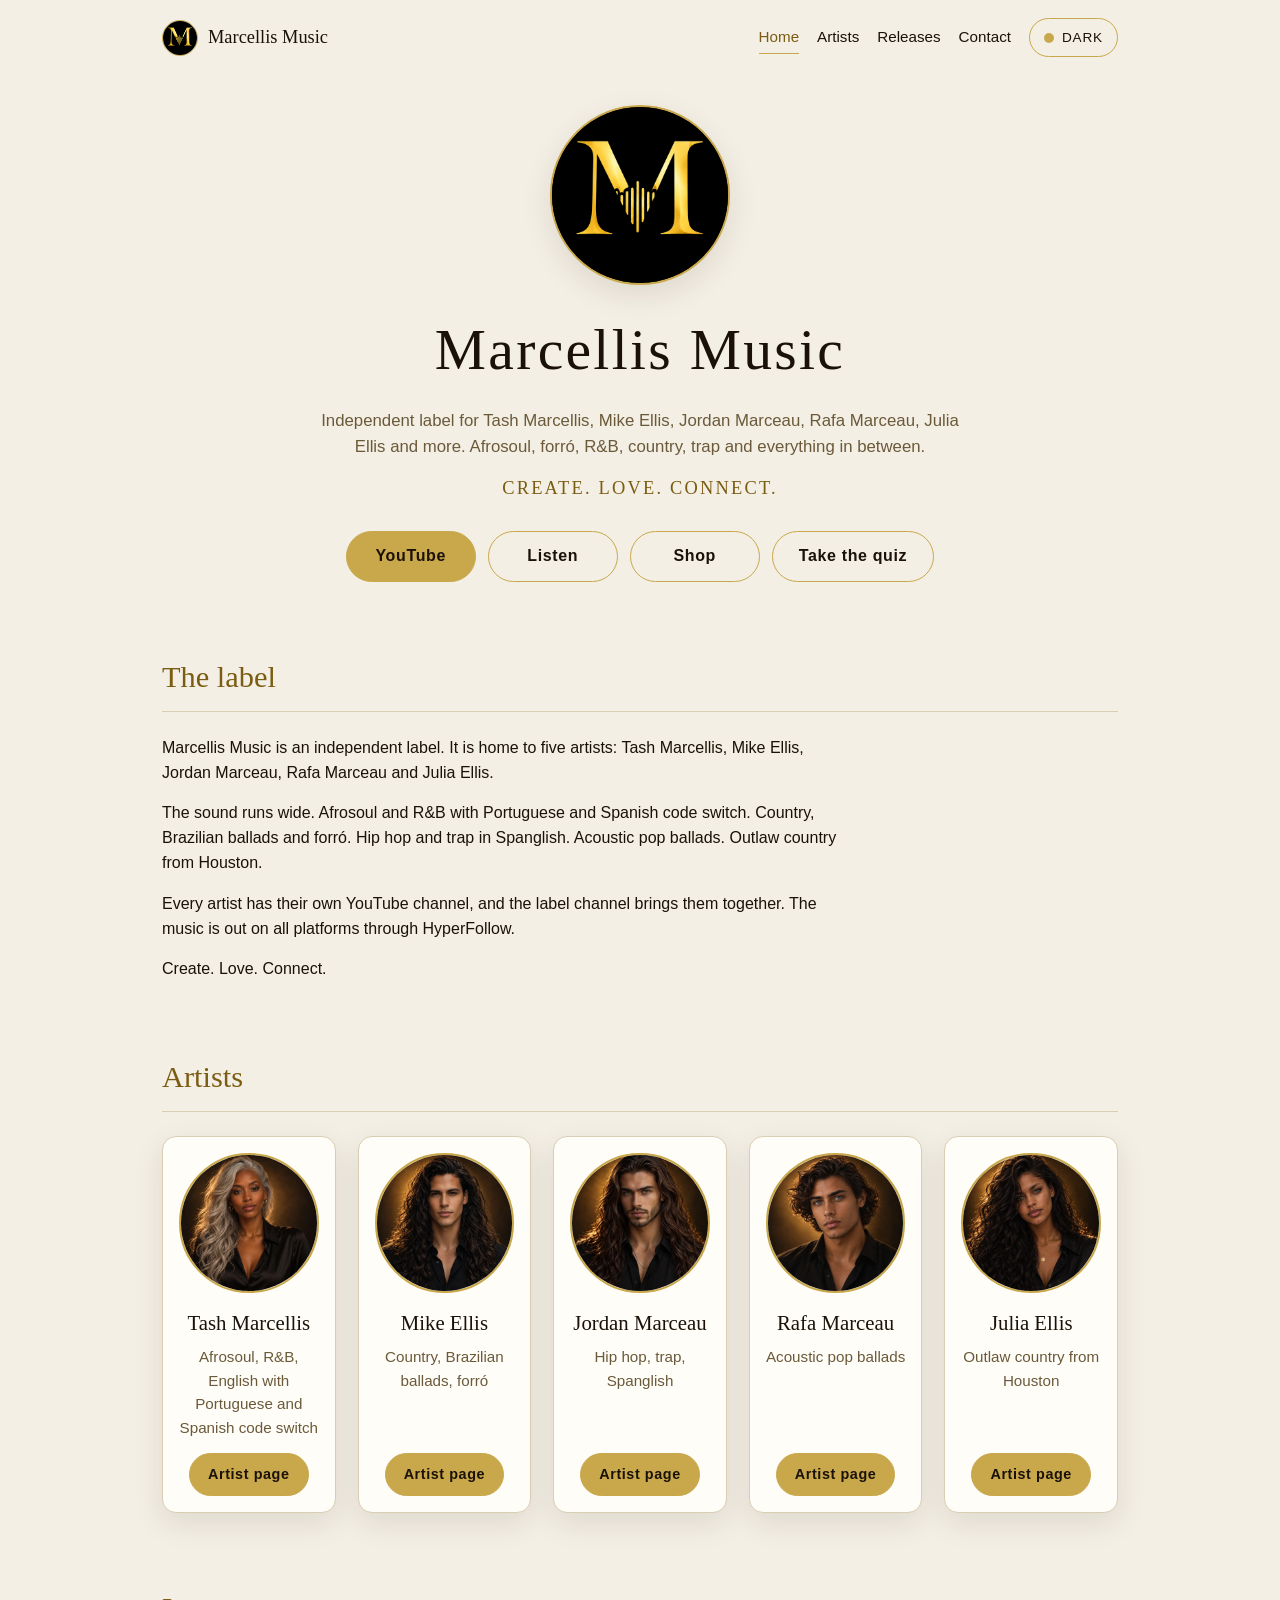
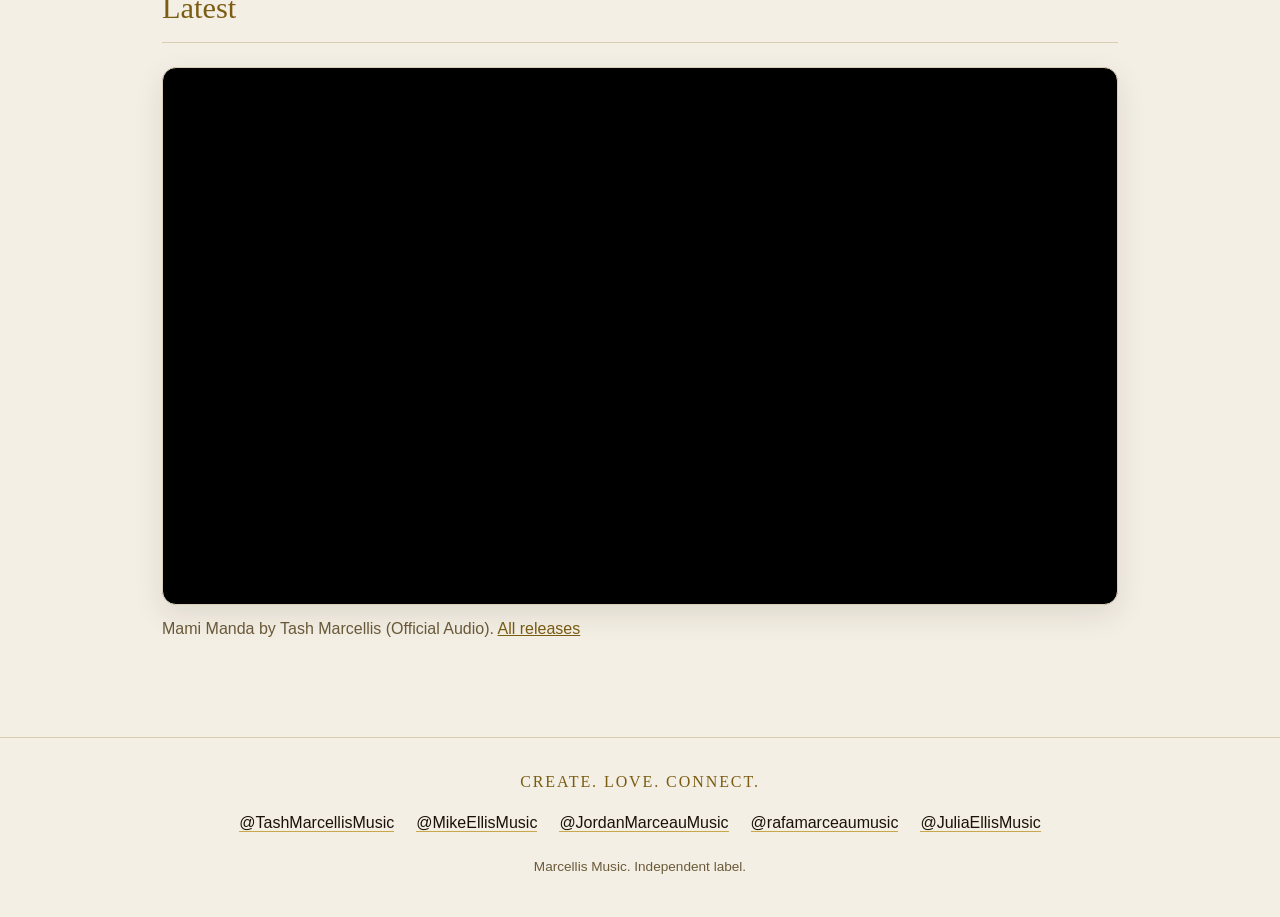
==== commit 392a5875: "Add Take the quiz button to the homepage Co-Authored-By: Claude Opus 5.5 <noreply@anthropic.com> Cla" ====
--- a/index.html
+++ b/index.html
@@ -30,6 +30,7 @@
       <a class="btn" href="https://www.youtube.com/@MarcellisMusic" target="_blank" rel="noopener">YouTube</a>
       <a class="btn ghost" href="https://hyperfollow.com/marcellismusic" target="_blank" rel="noopener">Listen</a>
       <a class="btn ghost" href="https://hearmarcellis.com" target="_blank" rel="noopener">Shop</a>
+      <a class="btn ghost" href="https://marcellis-music-quiz.pages.dev/">Take the quiz</a>
     </div>
   </section>
 
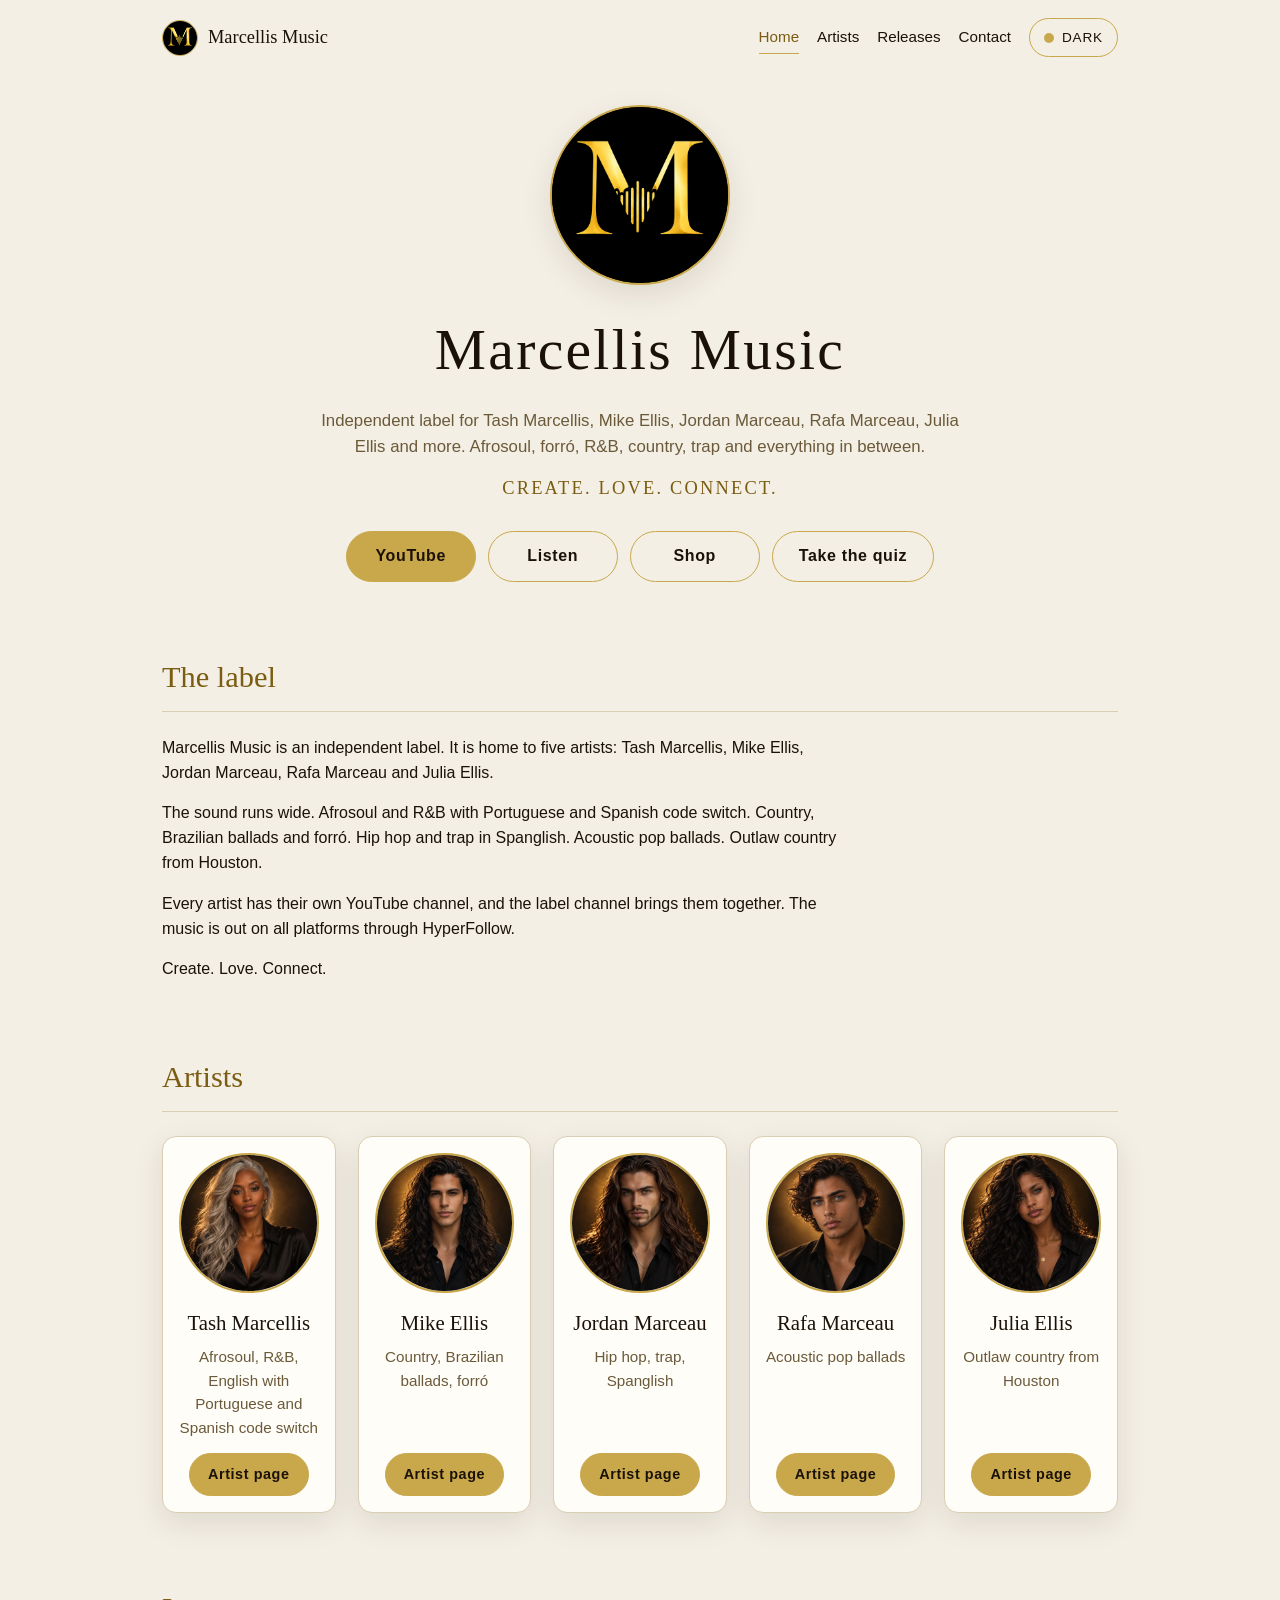
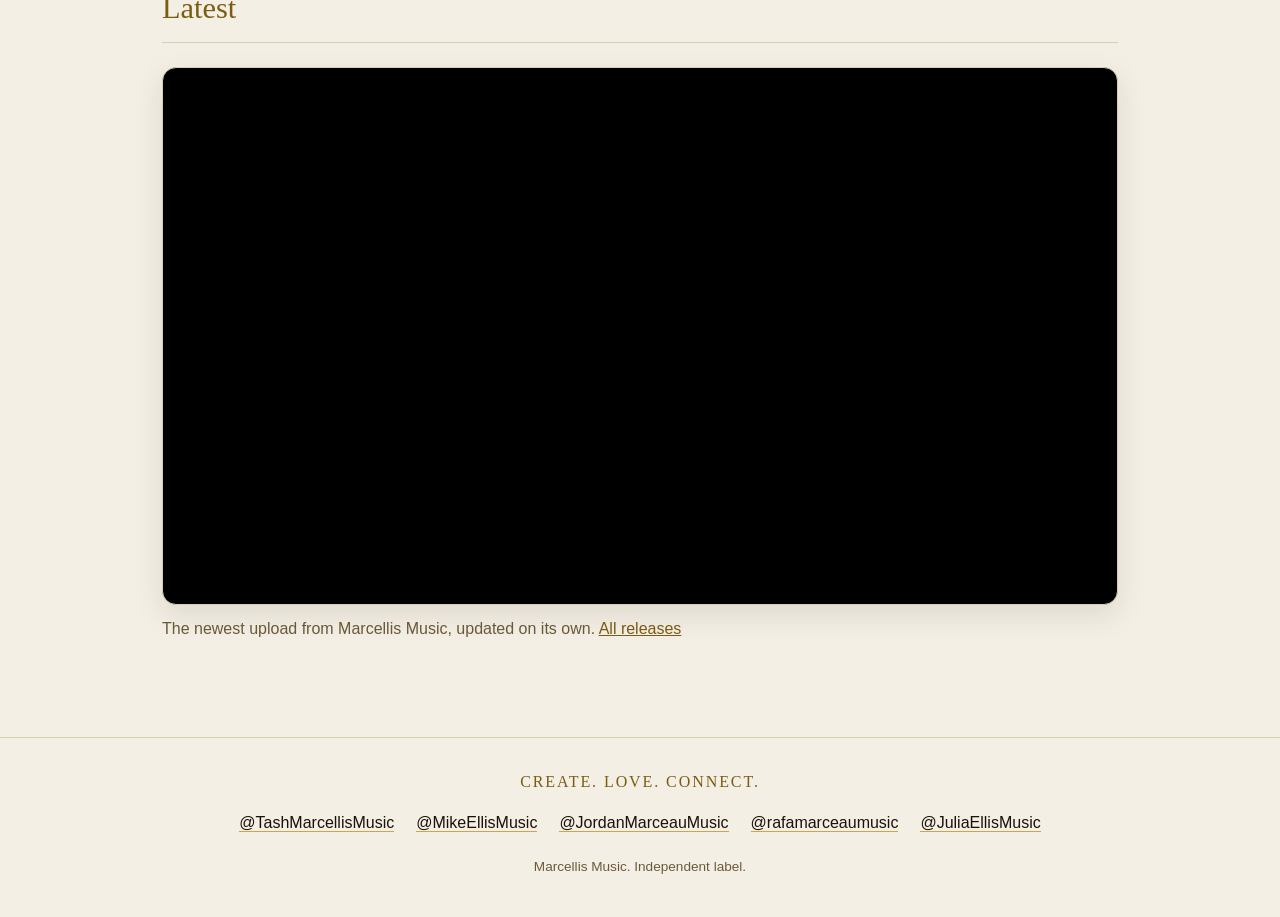
==== commit bd1afb74: "Latest: always show the newest Marcellis Music upload Co-Authored-By: Claude Opus 5.5 <noreply@anthr" ====
--- a/index.html
+++ b/index.html
@@ -79,9 +79,9 @@
   <section id="latest">
     <h2 class="section-title">Latest</h2>
     <div class="video">
-      <iframe src="https://www.youtube-nocookie.com/embed/iiq_RQTonj0" title="Mami Manda by Tash Marcellis (Official Audio)" loading="lazy" allow="accelerometer; autoplay; clipboard-write; encrypted-media; gyroscope; picture-in-picture; web-share" referrerpolicy="strict-origin-when-cross-origin" allowfullscreen></iframe>
+      <iframe src="https://www.youtube-nocookie.com/embed/videoseries?list=UUdTFQ6qsD00qw5QW8Q0KTgg" title="Latest from Marcellis Music" loading="lazy" allow="accelerometer; autoplay; clipboard-write; encrypted-media; gyroscope; picture-in-picture; web-share" referrerpolicy="strict-origin-when-cross-origin" allowfullscreen></iframe>
     </div>
-    <p class="video-caption">Mami Manda by Tash Marcellis (Official Audio). <a href="releases.html">All releases</a></p>
+    <p class="video-caption">The newest upload from Marcellis Music, updated on its own. <a href="releases.html">All releases</a></p>
   </section>
 </main>
 
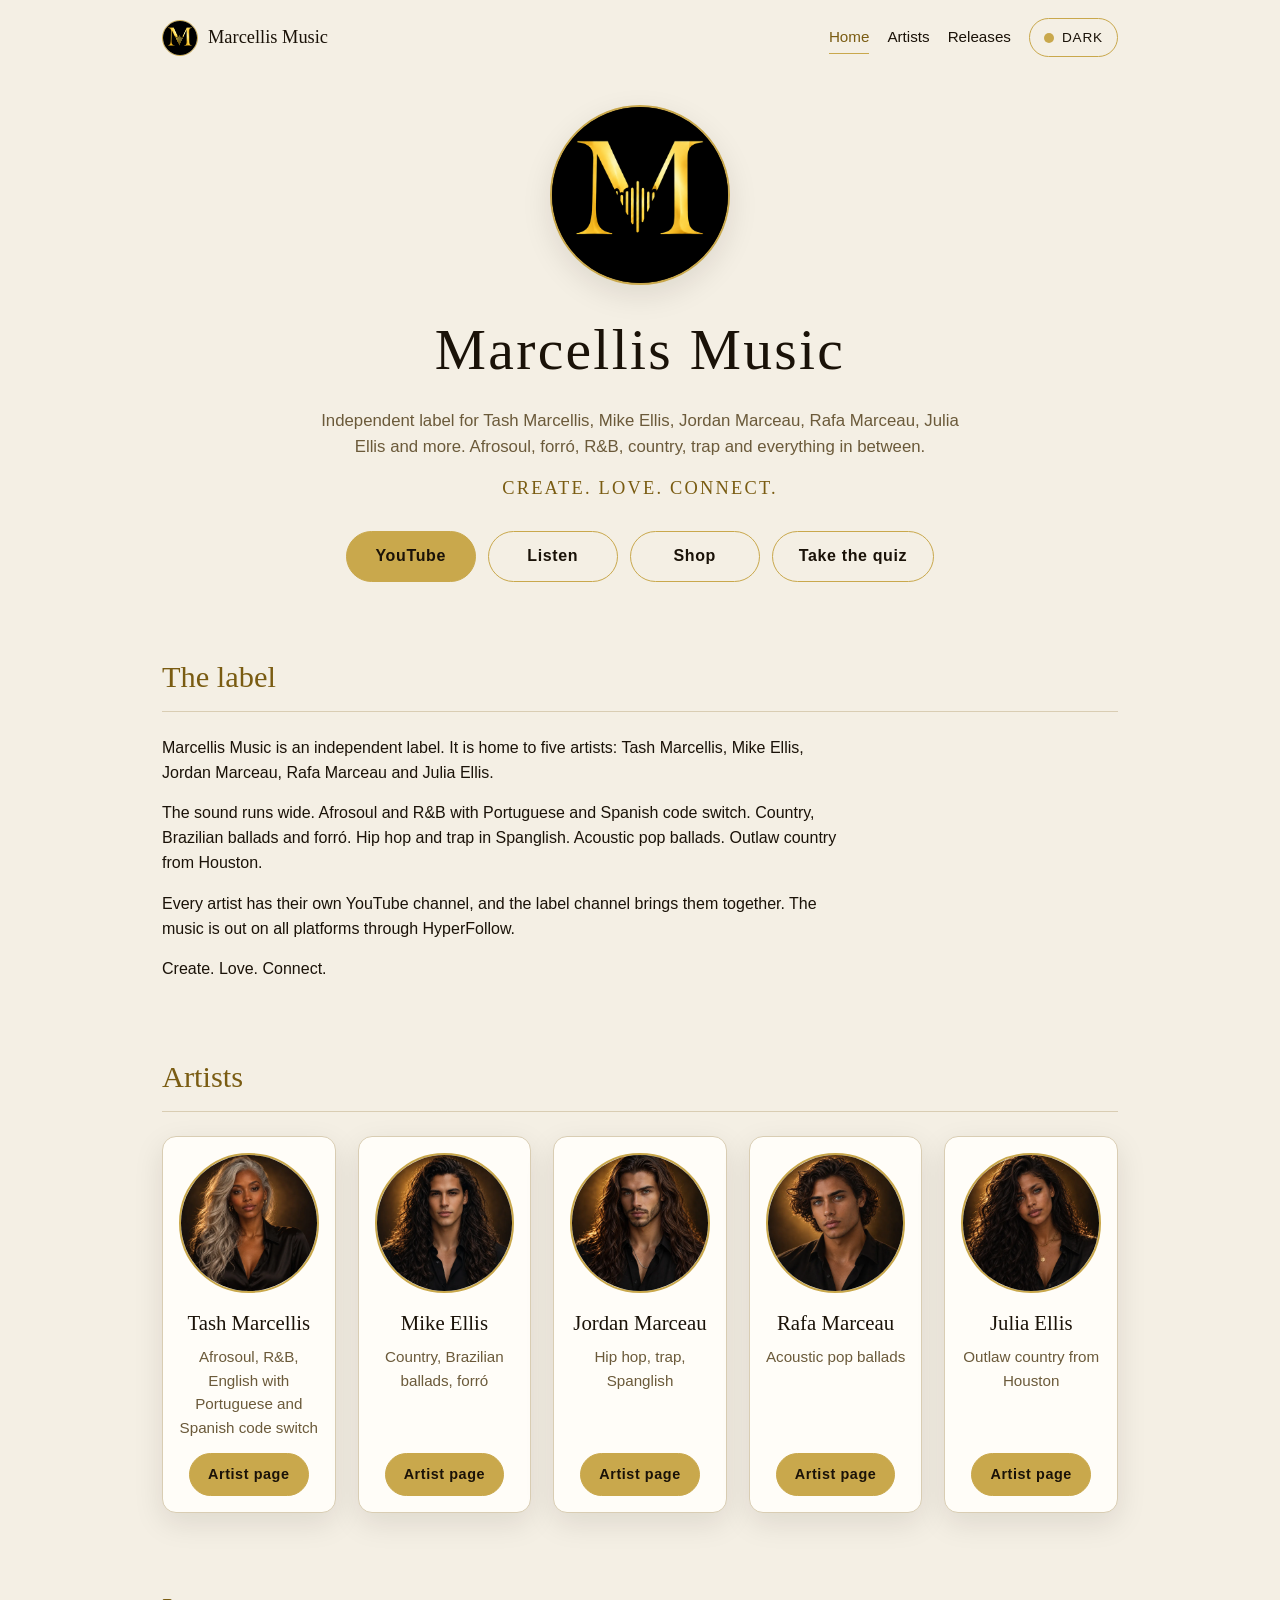
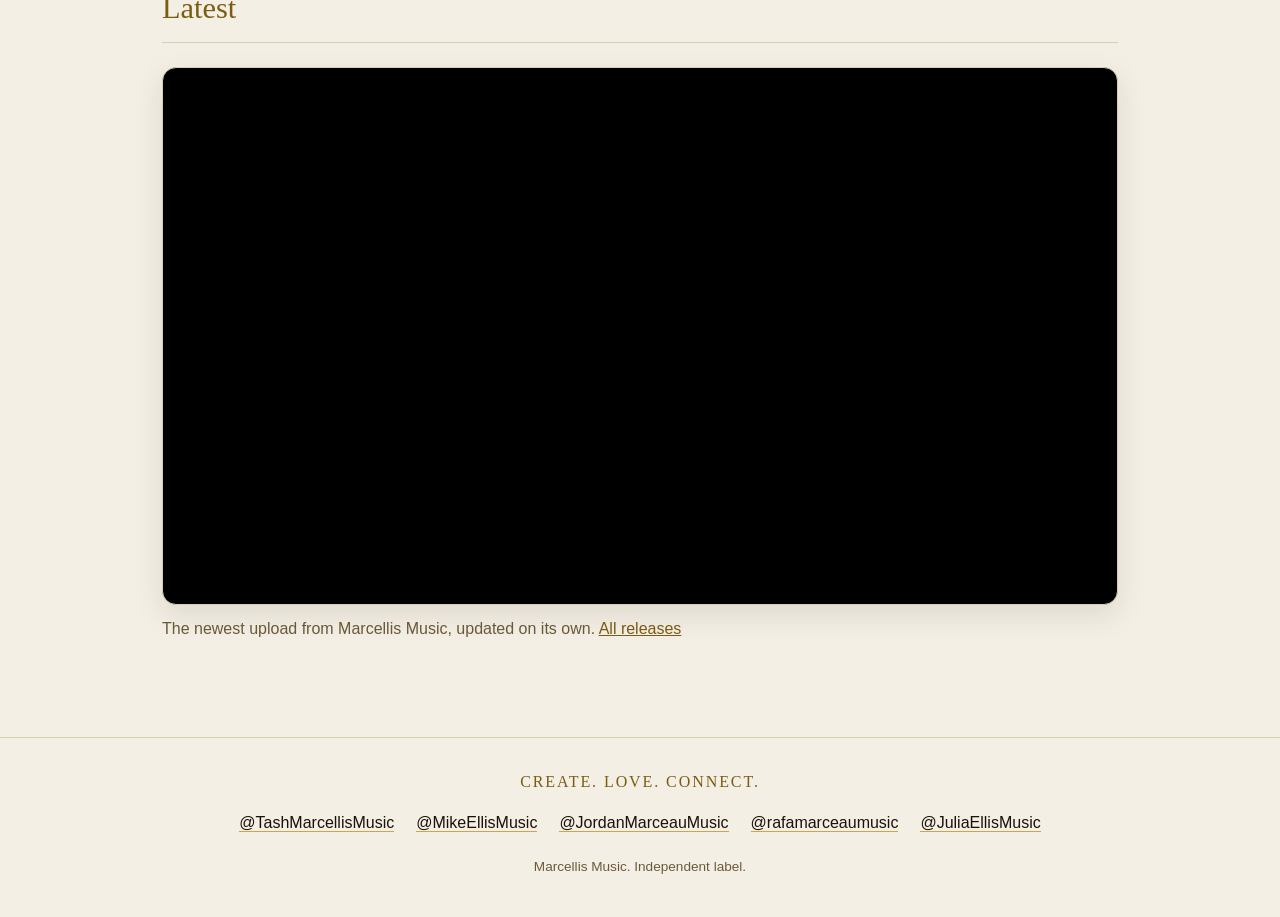
==== commit 1e4b14b6: "Remove the Contact page; /contact redirects to Home Co-Authored-By: Claude Opus 5.5 <noreply@anthrop" ====
--- a/index.html
+++ b/index.html
@@ -15,7 +15,7 @@
 <header class="topbar">
   <a class="brand" href="index.html"><img src="assets/logo.png" alt="" width="36" height="36">Marcellis Music</a>
   <div class="nav-row">
-    <nav class="site-nav" aria-label="Main"><a href="index.html" aria-current="page">Home</a><a href="artists.html">Artists</a><a href="releases.html">Releases</a><a href="contact.html">Contact</a></nav>
+    <nav class="site-nav" aria-label="Main"><a href="index.html" aria-current="page">Home</a><a href="artists.html">Artists</a><a href="releases.html">Releases</a></nav>
     <button class="theme-toggle" id="themeToggle" type="button" aria-label="Switch to dark theme"><span class="dot"></span><span id="themeLabel">Dark</span></button>
   </div>
 </header>
--- a/style.css
+++ b/style.css
@@ -250,9 +250,6 @@
 .filters { display: flex; flex-wrap: wrap; gap: 8px; margin-bottom: 22px; }
 .filters button { font: inherit; font-size: 0.9rem; padding: 7px 14px; border-radius: 999px; border: 1px solid var(--gold); background: transparent; color: var(--ink); cursor: pointer; }
 .filters button[aria-pressed="true"] { background: var(--gold); color: #1a1208; }
-.contact-list { list-style: none; padding: 0; margin: 0; display: grid; gap: 14px; grid-template-columns: repeat(auto-fill, minmax(260px, 1fr)); }
-.contact-list li { background: var(--card); border: 1px solid var(--hair); border-radius: 14px; padding: 16px 18px; }
-.contact-list strong { display: block; font-family: Georgia, "Times New Roman", serif; font-weight: 400; font-size: 1.15rem; }
 .empty { color: var(--dim); }
 @media (max-width: 600px) {
   .artist-hero { grid-template-columns: 1fr; text-align: center; }
